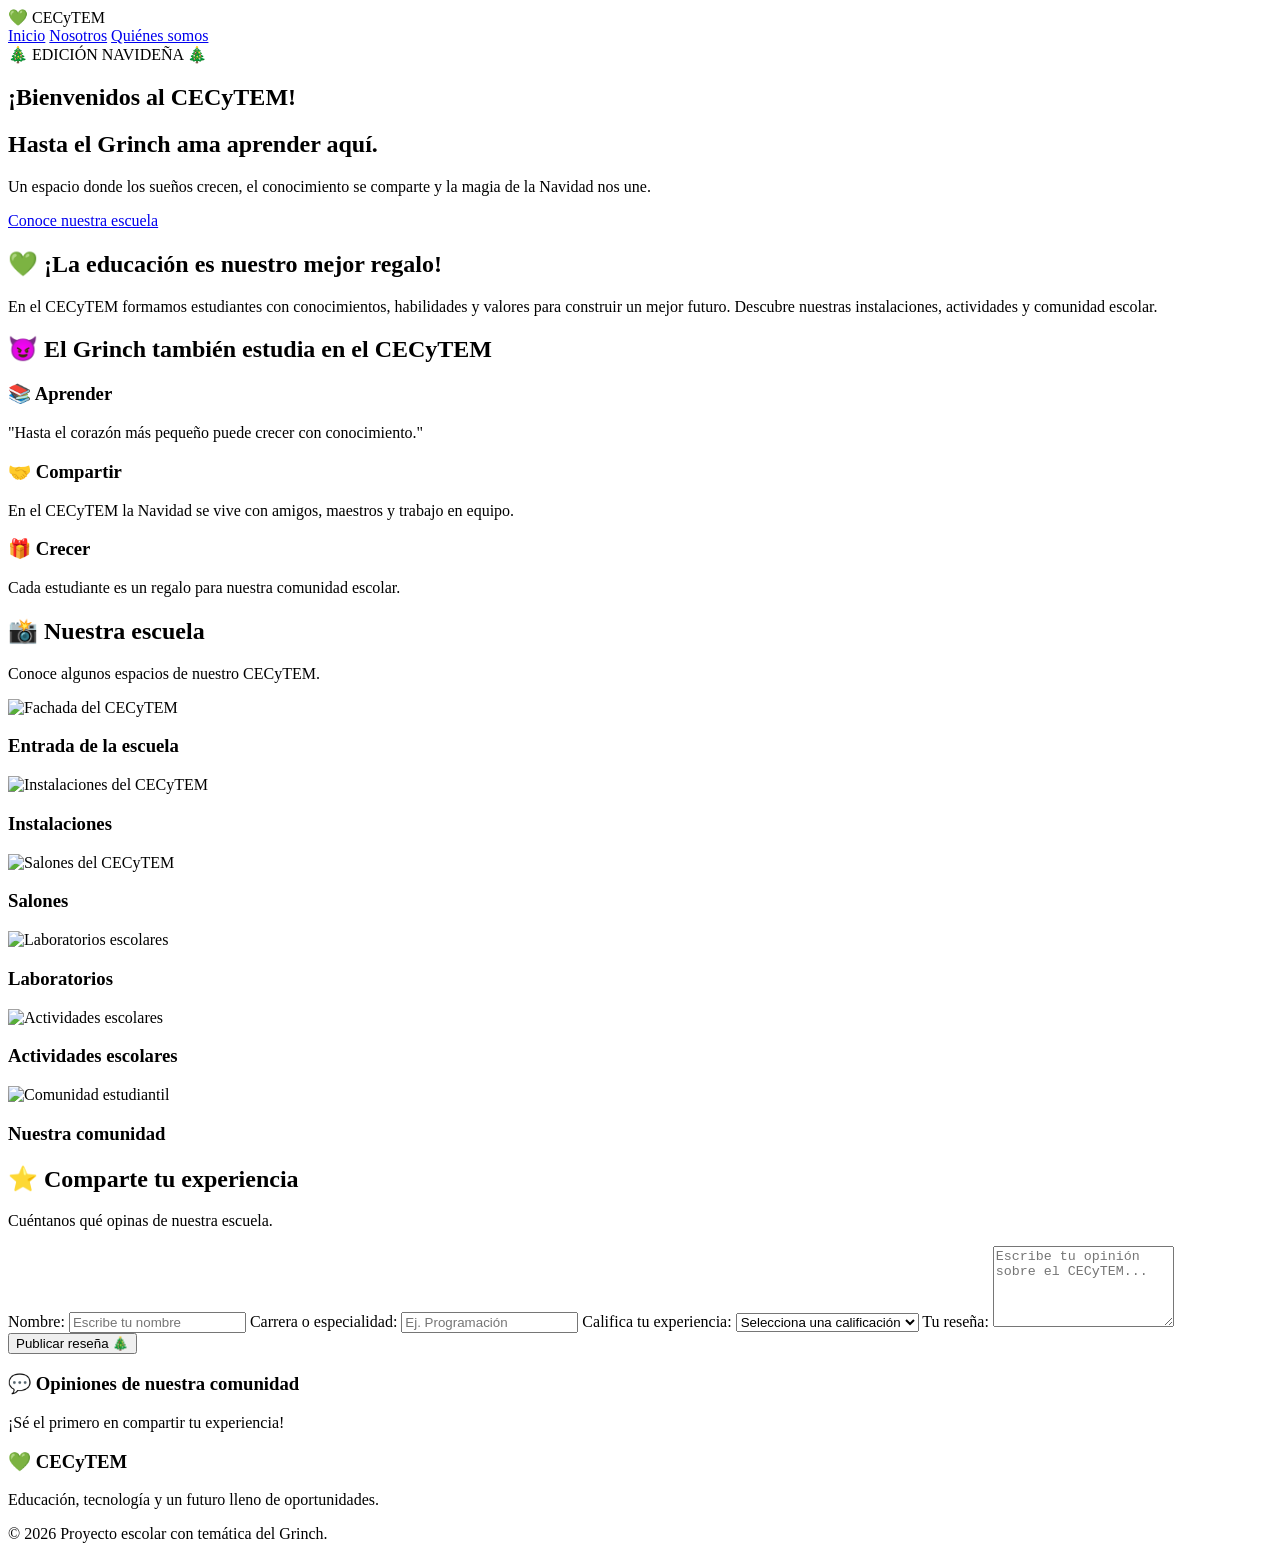
==== index.html @ 00d6128e "Rename inicio.html to index.html" ====
<!DOCTYPE html>
<html lang="es">
<head>
    <meta charset="UTF-8">
    <meta name="viewport" content="width=device-width, initial-scale=1.0">
    <title>CECyTEM | Navidad Grinch</title>
    <link rel="preconnect" href="https://fonts.googleapis.com">
    <link href="https://fonts.googleapis.com/css2?family=Mountains+of+Christmas:wght@700&family=Poppins:wght@400;600;700;800&display=swap" rel="stylesheet">
    <link rel="stylesheet" href="css/estilos.css">
</head>
<body>

<header>
    <div class="logo">💚 CECyTEM</div>
    <nav>
        <a href="inicio.html">Inicio</a>
        <a href="nosotros.html">Nosotros</a>
        <a href="quienessomos.html">Quiénes somos</a>
    </nav>
</header>

<section class="hero">
    <div class="hero-content">
        <span class="temporada">🎄 EDICIÓN NAVIDEÑA 🎄</span>
        <h1>¡Bienvenidos al CECyTEM!</h1>
        <h2>Hasta el Grinch ama aprender aquí.</h2>
        <p>
            Un espacio donde los sueños crecen, el conocimiento se comparte
            y la magia de la Navidad nos une.
        </p>
        <a href="#galeria" class="btn">Conoce nuestra escuela</a>
    </div>
</section>

<section class="bienvenida">
    <h2>💚 ¡La educación es nuestro mejor regalo!</h2>
    <p>
        En el CECyTEM formamos estudiantes con conocimientos,
        habilidades y valores para construir un mejor futuro.
        Descubre nuestras instalaciones, actividades y comunidad escolar.
    </p>
</section>

<section class="contenido grinch-datos">
    <h2>😈 El Grinch también estudia en el CECyTEM</h2>
    <div class="tarjetas">
        <div class="tarjeta">
            <h3>📚 Aprender</h3>
            <p>"Hasta el corazón más pequeño puede crecer con conocimiento."</p>
        </div>
        <div class="tarjeta">
            <h3>🤝 Compartir</h3>
            <p>En el CECyTEM la Navidad se vive con amigos, maestros y trabajo en equipo.</p>
        </div>
        <div class="tarjeta">
            <h3>🎁 Crecer</h3>
            <p>Cada estudiante es un regalo para nuestra comunidad escolar.</p>
        </div>
    </div>
</section>

<section class="galeria" id="galeria">
    <h2>📸 Nuestra escuela</h2>
    <p class="subtitulo">Conoce algunos espacios de nuestro CECyTEM.</p>

    <div class="galeria-grid">
        <div class="foto">
            <img src="img/escuela1.jpg" alt="Fachada del CECyTEM">
            <h3>Entrada de la escuela</h3>
        </div>
        <div class="foto">
            <img src="img/escuela2.jpg" alt="Instalaciones del CECyTEM">
            <h3>Instalaciones</h3>
        </div>
        <div class="foto">
            <img src="img/escuela3.jpg" alt="Salones del CECyTEM">
            <h3>Salones</h3>
        </div>
        <div class="foto">
            <img src="img/escuela4.jpg" alt="Laboratorios escolares">
            <h3>Laboratorios</h3>
        </div>
        <div class="foto">
            <img src="img/escuela5.jpg" alt="Actividades escolares">
            <h3>Actividades escolares</h3>
        </div>
        <div class="foto">
            <img src="img/escuela6.jpg" alt="Comunidad estudiantil">
            <h3>Nuestra comunidad</h3>
        </div>
    </div>
</section>

<section class="resenas" id="resenas">
    <h2>⭐ Comparte tu experiencia</h2>
    <p>Cuéntanos qué opinas de nuestra escuela.</p>

    <form class="formulario" id="formResenas">
        <label for="nombre">Nombre:</label>
        <input type="text" id="nombre" placeholder="Escribe tu nombre" required>

        <label for="carrera">Carrera o especialidad:</label>
        <input type="text" id="carrera" placeholder="Ej. Programación" required>

        <label for="calificacion">Califica tu experiencia:</label>
        <select id="calificacion" required>
            <option value="">Selecciona una calificación</option>
            <option value="5">⭐⭐⭐⭐⭐ Excelente</option>
            <option value="4">⭐⭐⭐⭐ Muy buena</option>
            <option value="3">⭐⭐⭐ Buena</option>
            <option value="2">⭐⭐ Regular</option>
            <option value="1">⭐ Puede mejorar</option>
        </select>

        <label for="comentario">Tu reseña:</label>
        <textarea id="comentario" rows="5" placeholder="Escribe tu opinión sobre el CECyTEM..." required></textarea>

        <button type="submit" class="btn">Publicar reseña 🎄</button>
    </form>

    <div class="resenas-publicadas">
        <h3>💬 Opiniones de nuestra comunidad</h3>
        <div id="listaResenas">
            <p class="sin-resenas">¡Sé el primero en compartir tu experiencia!</p>
        </div>
    </div>
</section>

<footer>
    <h3>💚 CECyTEM</h3>
    <p>Educación, tecnología y un futuro lleno de oportunidades.</p>
    <p>© 2026 Proyecto escolar con temática del Grinch.</p>
</footer>

<script src="js/scripts.js"></script>
</body>
</html>
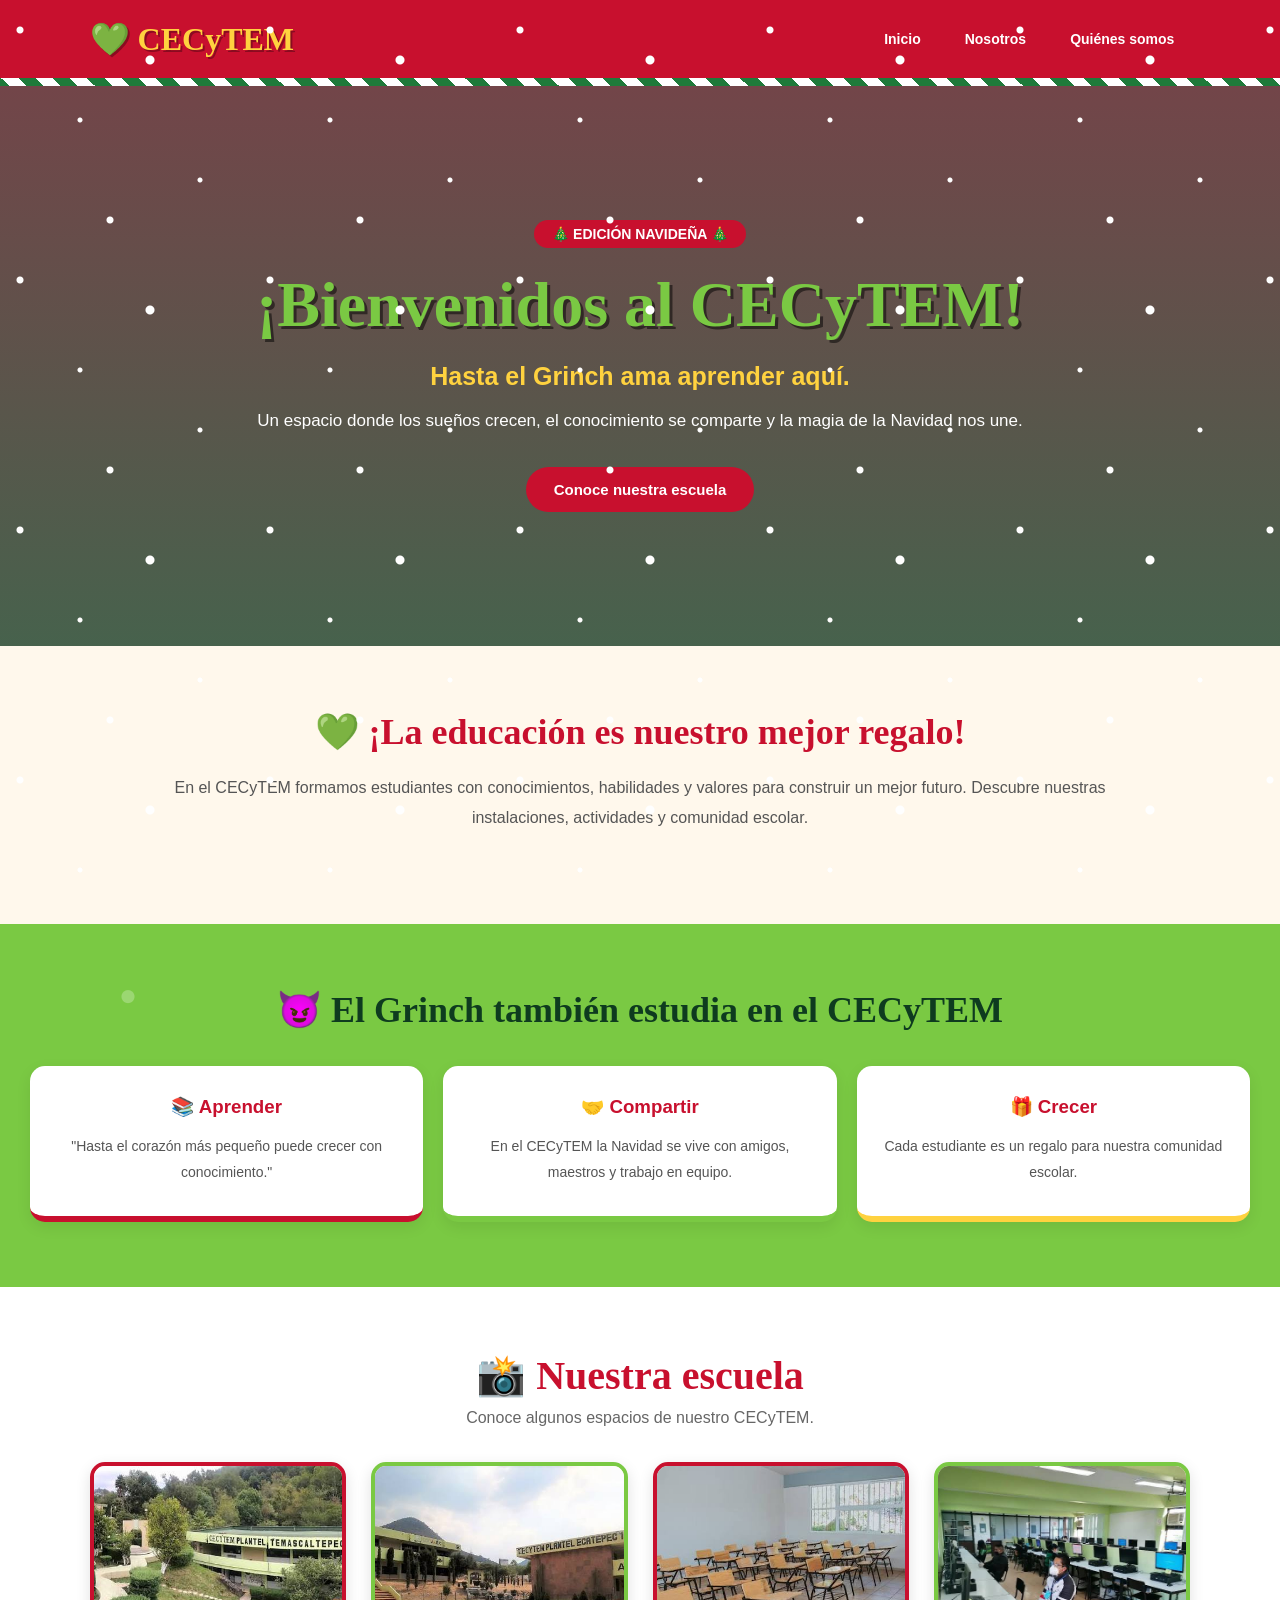
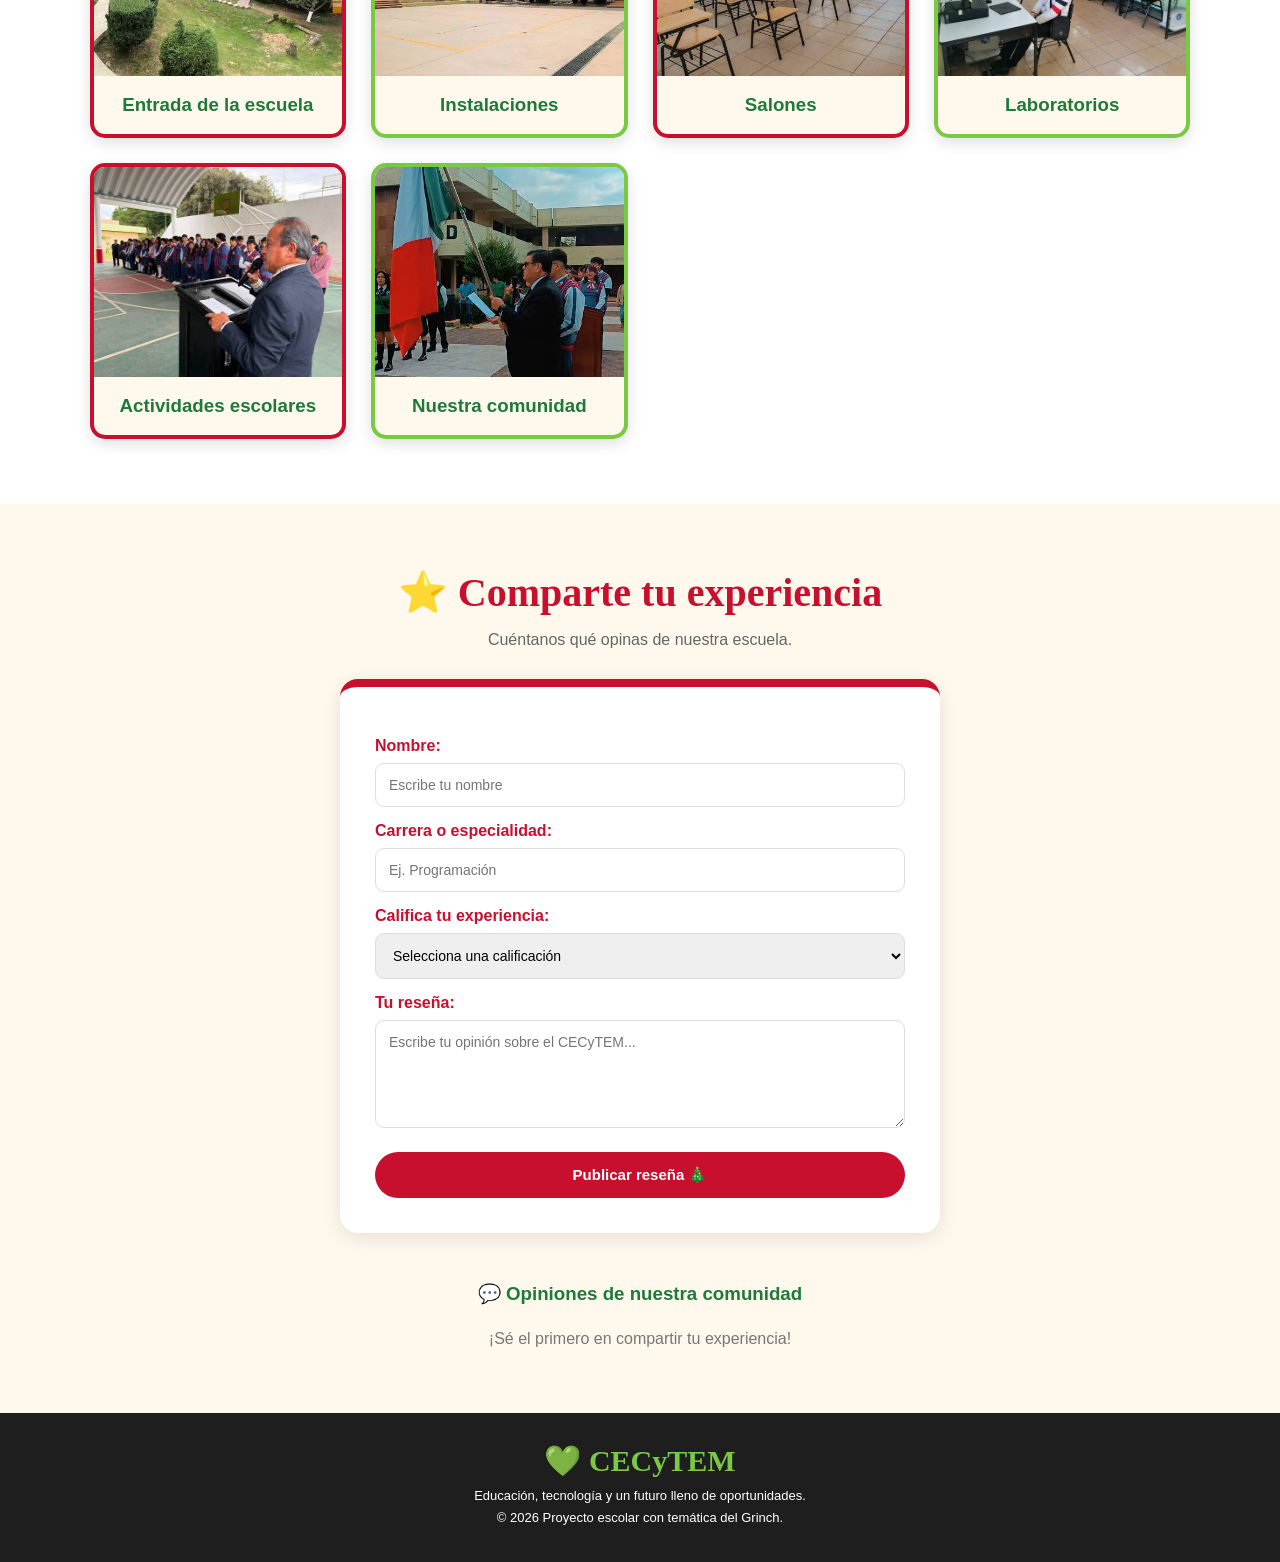
==== commit 7947cf8d: "Rename inicio.html to index.html" ====
--- a/index.html
+++ b/index.html
@@ -13,7 +13,7 @@
 <header>
     <div class="logo">💚 CECyTEM</div>
     <nav>
-        <a href="inicio.html">Inicio</a>
+        <a href="index.html">Inicio</a>
         <a href="nosotros.html">Nosotros</a>
         <a href="quienessomos.html">Quiénes somos</a>
     </nav>
--- a/css/estilos.css
+++ b/css/estilos.css
@@ -0,0 +1,489 @@
+* {
+    margin: 0;
+    padding: 0;
+    box-sizing: border-box;
+    scroll-behavior: smooth;
+}
+
+:root {
+    --verde-grinch: #7ac943;
+    --verde-medio: #1f7a3a;
+    --verde-oscuro: #0e3b1f;
+    --rojo: #c8102e;
+    --rojo-oscuro: #8a0b20;
+    --dorado: #ffd23f;
+    --crema: #fff8ec;
+    --blanco: #ffffff;
+}
+
+body {
+    font-family: 'Poppins', sans-serif;
+    background: var(--crema);
+    color: #2b2b2b;
+}
+
+/* NIEVE CAYENDO */
+
+body::before {
+    content: "";
+    position: fixed;
+    inset: 0;
+    pointer-events: none;
+    z-index: 999;
+    background-image:
+        radial-gradient(circle at 20px 30px,  #fff 0 3px, transparent 4px),
+        radial-gradient(circle at 80px 120px, #fff 0 2px, transparent 3px),
+        radial-gradient(circle at 150px 60px, #fff 0 4px, transparent 5px),
+        radial-gradient(circle at 200px 180px, #fff 0 2px, transparent 3px),
+        radial-gradient(circle at 110px 220px, #fff 0 3px, transparent 4px);
+    background-size: 250px 250px;
+    animation: nevar 14s linear infinite;
+}
+
+@keyframes nevar {
+    to { background-position: 250px 250px; }
+}
+/* ENCABEZADO (ROJO) */
+
+header {
+    background: var(--rojo);
+    padding: 20px 7%;
+    display: flex;
+    justify-content: space-between;
+    align-items: center;
+    flex-wrap: wrap;
+    gap: 15px;
+    border-bottom: 8px solid;
+    border-image: repeating-linear-gradient(45deg, var(--verde-medio) 0 12px, #fff 12px 24px) 8;
+}
+
+.logo {
+    font-family: 'Mountains of Christmas', cursive;
+    font-size: 32px;
+    font-weight: 700;
+    color: var(--dorado);
+    text-shadow: 2px 2px 0 var(--rojo-oscuro);
+}
+
+nav {
+    display: flex;
+    gap: 12px;
+    flex-wrap: wrap;
+}
+
+nav a {
+    color: white;
+    text-decoration: none;
+    font-size: 14px;
+    font-weight: 600;
+    padding: 8px 16px;
+    border-radius: 20px;
+    transition: .3s;
+}
+
+nav a:hover {
+    background: var(--verde-grinch);
+    color: var(--verde-oscuro);
+}
+
+/* PORTADA */
+
+.hero {
+    min-height: 560px;
+    background:
+        linear-gradient(rgba(60,0,10,.72), rgba(0,40,15,.72)),
+        url("https://images.unsplash.com/photo-1543589077-47d81606c1bf?auto=format&fit=crop&w=1600&q=80");
+    background-position: center;
+    background-size: cover;
+    display: flex;
+    align-items: center;
+    justify-content: center;
+    text-align: center;
+    color: white;
+    padding: 40px 20px;
+}
+
+.hero-content {
+    max-width: 800px;
+}
+
+.temporada {
+    display: inline-block;
+    background: var(--rojo);
+    color: white;
+    font-weight: 700;
+    padding: 6px 18px;
+    border-radius: 20px;
+    font-size: 14px;
+}
+
+.hero h1 {
+    font-family: 'Mountains of Christmas', cursive;
+    font-size: 64px;
+    color: var(--verde-grinch);
+    margin: 20px 0;
+    text-shadow: 3px 3px 0 rgba(0,0,0,.5);
+}
+
+.hero h2 {
+    font-size: 25px;
+    margin-bottom: 15px;
+    color: var(--dorado);
+}
+
+.hero p {
+    font-size: 17px;
+    line-height: 1.8;
+    margin-bottom: 30px;
+}
+
+.btn {
+    display: inline-block;
+    border: none;
+    background: var(--rojo);
+    color: white;
+    padding: 14px 28px;
+    border-radius: 30px;
+    text-decoration: none;
+    font-family: inherit;
+    font-size: 15px;
+    font-weight: 700;
+    cursor: pointer;
+    transition: .3s;
+}
+
+.btn:hover {
+    background: var(--verde-grinch);
+    color: var(--verde-oscuro);
+    transform: translateY(-3px);
+}
+
+/* SECCIONES (FONDO BLANCO / CREMA) */
+
+.bienvenida,
+.contenido {
+    max-width: 1050px;
+    margin: auto;
+    padding: 65px 30px;
+    text-align: center;
+}
+
+.bienvenida h2,
+.contenido h2 {
+    font-family: 'Mountains of Christmas', cursive;
+    color: var(--rojo);
+    font-size: 36px;
+    margin-bottom: 20px;
+}
+
+.bienvenida p,
+.contenido p {
+    color: #555;
+    line-height: 1.9;
+    font-size: 16px;
+    margin-bottom: 25px;
+}
+
+.encabezado {
+    background: linear-gradient(135deg, var(--rojo-oscuro), var(--rojo));
+    padding: 75px 20px;
+    text-align: center;
+    color: white;
+}
+
+.encabezado h1 {
+    font-family: 'Mountains of Christmas', cursive;
+    font-size: 52px;
+    color: var(--dorado);
+    margin-bottom: 15px;
+    text-shadow: 3px 3px 0 rgba(0,0,0,.3);
+}
+
+/* GALERÍA */
+
+.galeria {
+    padding: 65px 7%;
+    background: var(--blanco);
+    text-align: center;
+}
+
+.galeria h2,
+.resenas h2 {
+    font-family: 'Mountains of Christmas', cursive;
+    font-size: 40px;
+    color: var(--rojo);
+    margin-bottom: 10px;
+}
+
+.subtitulo {
+    color: #666;
+    margin-bottom: 35px;
+}
+
+.galeria-grid {
+    display: grid;
+    grid-template-columns: repeat(auto-fit, minmax(240px, 1fr));
+    gap: 25px;
+}
+
+.foto {
+    background: var(--crema);
+    border-radius: 15px;
+    overflow: hidden;
+    border: 4px solid var(--rojo);
+    box-shadow: 0 5px 15px rgba(0,0,0,.12);
+    transition: .3s;
+}
+
+.foto:nth-child(even) {
+    border-color: var(--verde-grinch);
+}
+
+.foto:hover {
+    transform: translateY(-7px) rotate(-1deg);
+}
+
+.foto img {
+    width: 100%;
+    height: 210px;
+    object-fit: cover;
+    display: block;
+}
+
+.foto h3 {
+    padding: 18px;
+    color: var(--verde-medio);
+}
+
+.imagen-contenido {
+    margin: 30px auto;
+    max-width: 750px;
+}
+
+.imagen-contenido img {
+    width: 100%;
+    max-height: 400px;
+    object-fit: cover;
+    border-radius: 20px;
+    border: 5px solid var(--rojo);
+}
+
+/* TARJETAS (ROJO, VERDE Y DORADO) */
+
+.tarjetas {
+    display: grid;
+    grid-template-columns: repeat(auto-fit, minmax(220px, 1fr));
+    gap: 20px;
+    margin-top: 35px;
+}
+
+.tarjeta {
+    background: white;
+    padding: 30px 20px;
+    border-radius: 15px;
+    border-bottom: 6px solid var(--rojo);
+    box-shadow: 0 5px 15px rgba(0,0,0,.08);
+    transition: .3s;
+}
+
+.tarjeta:nth-child(3n+2) {
+    border-bottom-color: var(--verde-grinch);
+}
+
+.tarjeta:nth-child(3n) {
+    border-bottom-color: var(--dorado);
+}
+
+.tarjeta:hover {
+    transform: translateY(-7px);
+}
+
+.tarjeta h3 {
+    color: var(--rojo);
+    margin-bottom: 15px;
+}
+
+.tarjeta p {
+    font-size: 14px;
+    margin-bottom: 0;
+}
+
+/* SECCIÓN GRINCH (la nueva de inicio) */
+
+.grinch-datos {
+    max-width: 100%;
+    background: var(--verde-grinch);
+    background-image: radial-gradient(circle at 10% 20%, rgba(255,255,255,.25) 0 6px, transparent 7px),
+                      radial-gradient(circle at 80% 70%, rgba(255,255,255,.25) 0 8px, transparent 9px);
+}
+
+.grinch-datos h2 {
+    color: var(--verde-oscuro);
+}
+
+/* RESEÑAS */
+
+.resenas {
+    padding: 65px 20px;
+    text-align: center;
+    background: var(--crema);
+}
+
+.resenas > p {
+    color: #666;
+    margin: 15px 0 30px;
+}
+
+.formulario {
+    max-width: 600px;
+    margin: auto;
+    background: white;
+    padding: 35px;
+    border-radius: 18px;
+    border-top: 8px solid var(--rojo);
+    text-align: left;
+    box-shadow: 0 5px 20px rgba(0,0,0,.1);
+}
+
+.formulario label {
+    display: block;
+    margin: 15px 0 8px;
+    color: var(--rojo);
+    font-weight: 600;
+}
+
+.formulario input,
+.formulario select,
+.formulario textarea {
+    width: 100%;
+    padding: 13px;
+    border: 1px solid #ddd;
+    border-radius: 9px;
+    outline: none;
+    font-family: inherit;
+    font-size: 14px;
+}
+
+.formulario input:focus,
+.formulario select:focus,
+.formulario textarea:focus {
+    border-color: var(--rojo);
+    box-shadow: 0 0 6px rgba(200,16,46,.4);
+}
+
+.formulario textarea {
+    resize: vertical;
+}
+
+.formulario button {
+    width: 100%;
+    margin-top: 20px;
+}
+
+.resenas-publicadas {
+    max-width: 800px;
+    margin: 50px auto 0;
+}
+
+.resenas-publicadas h3 {
+    color: var(--verde-medio);
+    margin-bottom: 25px;
+}
+
+.resena-card {
+    background: white;
+    border-left: 6px solid var(--verde-grinch);
+    border-radius: 10px;
+    padding: 20px;
+    margin: 15px 0;
+    text-align: left;
+    box-shadow: 0 3px 10px rgba(0,0,0,.07);
+}
+
+.resena-card h4 {
+    color: var(--rojo);
+}
+
+.resena-card p {
+    margin-top: 10px;
+    color: #555;
+    overflow-wrap: anywhere;
+}
+
+.estrellas {
+    color: #e4a800;
+    margin-top: 5px;
+}
+
+.sin-resenas {
+    color: #777;
+}
+
+/* FRASE (ROJO) */
+
+.frase {
+    padding: 65px 20px;
+    text-align: center;
+    background: linear-gradient(135deg, var(--rojo-oscuro), var(--rojo));
+    color: white;
+    border-top: 8px solid;
+    border-image: repeating-linear-gradient(45deg, var(--verde-medio) 0 12px, #fff 12px 24px) 8;
+}
+
+.frase h2 {
+    font-family: 'Mountains of Christmas', cursive;
+    color: var(--dorado);
+    margin-bottom: 15px;
+    font-size: 38px;
+}
+
+/* PIE DE PÁGINA */
+
+footer {
+    background: #1e1e1e;
+    color: white;
+    text-align: center;
+    padding: 30px 15px;
+}
+
+footer h3 {
+    font-family: 'Mountains of Christmas', cursive;
+    color: var(--verde-grinch);
+    font-size: 30px;
+    margin-bottom: 10px;
+}
+
+footer p {
+    font-size: 13px;
+    margin: 7px;
+}
+
+/* RESPONSIVE */
+
+@media (max-width: 700px) {
+    header {
+        justify-content: center;
+        text-align: center;
+    }
+
+    nav {
+        justify-content: center;
+        gap: 8px;
+    }
+
+    .hero h1 {
+        font-size: 42px;
+    }
+
+    .hero h2 {
+        font-size: 20px;
+    }
+
+    .encabezado h1 {
+        font-size: 36px;
+    }
+
+    .formulario {
+        padding: 22px;
+    }
+}
